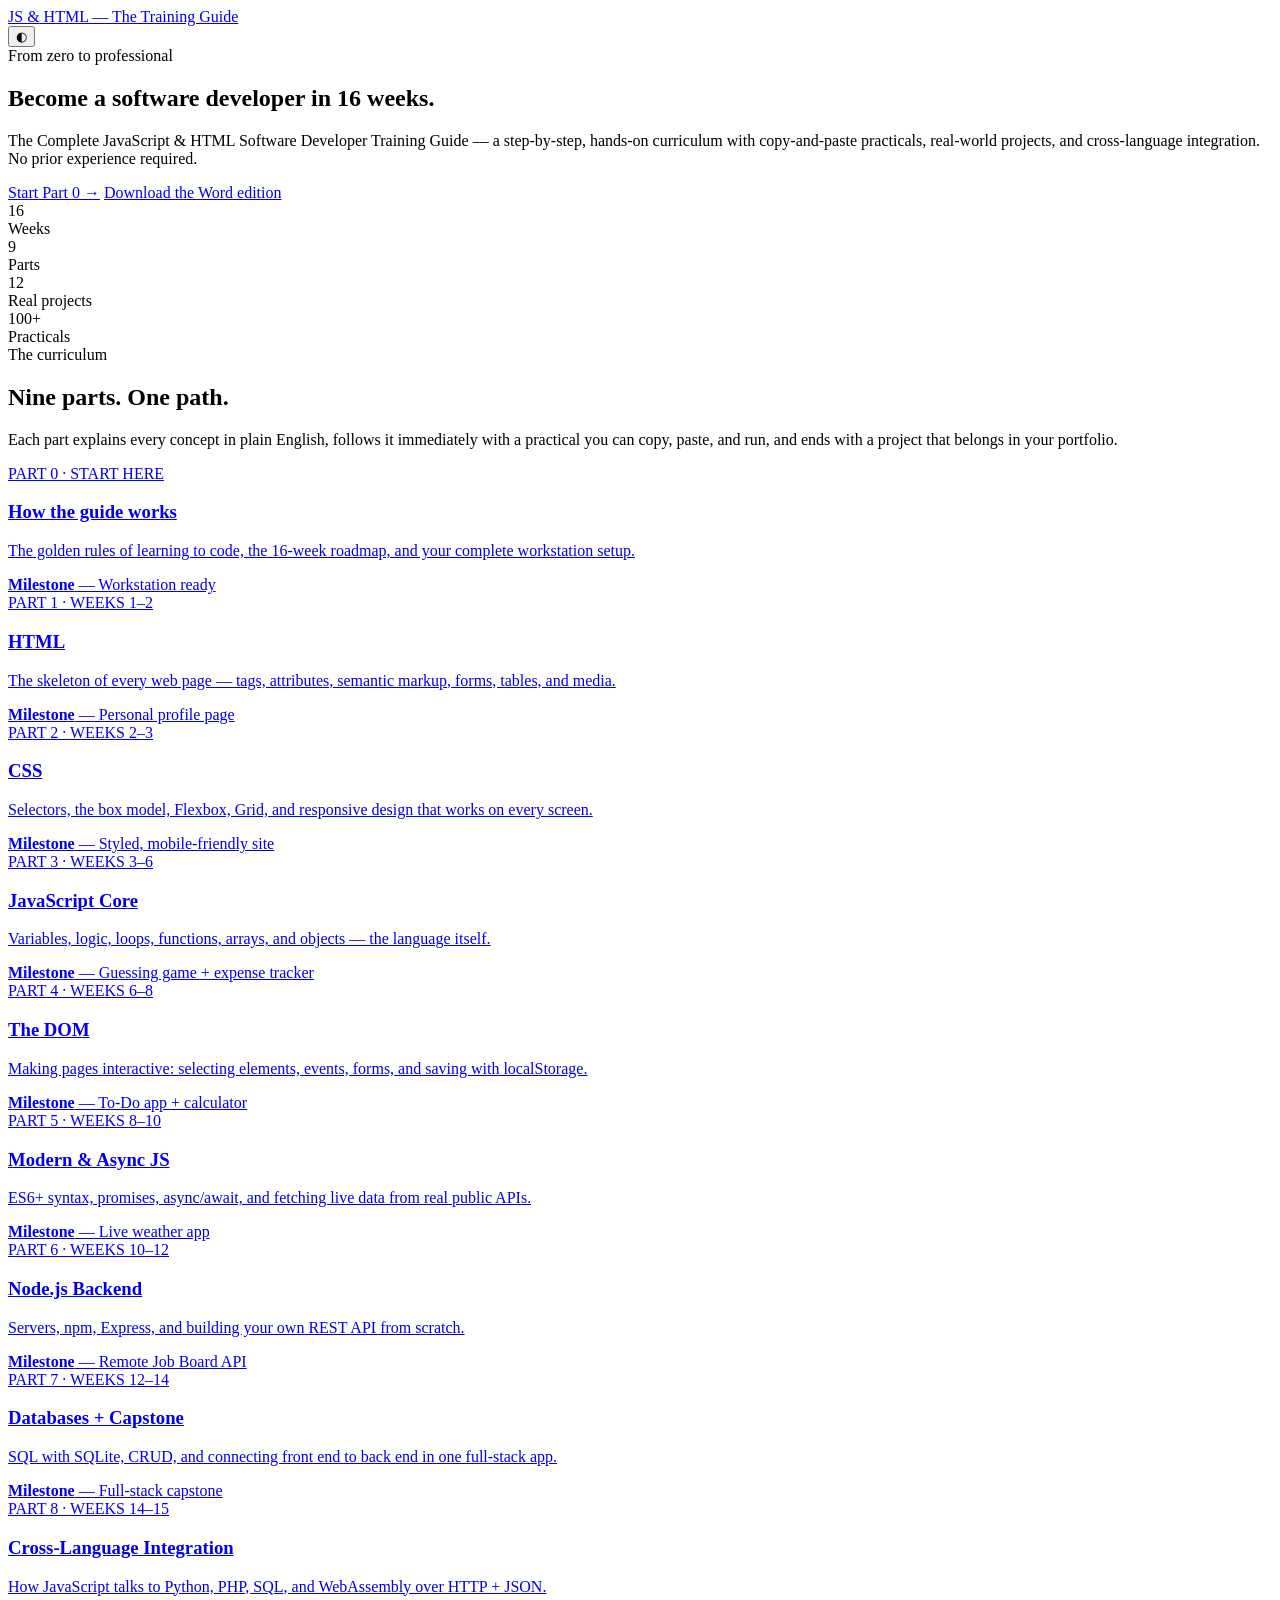
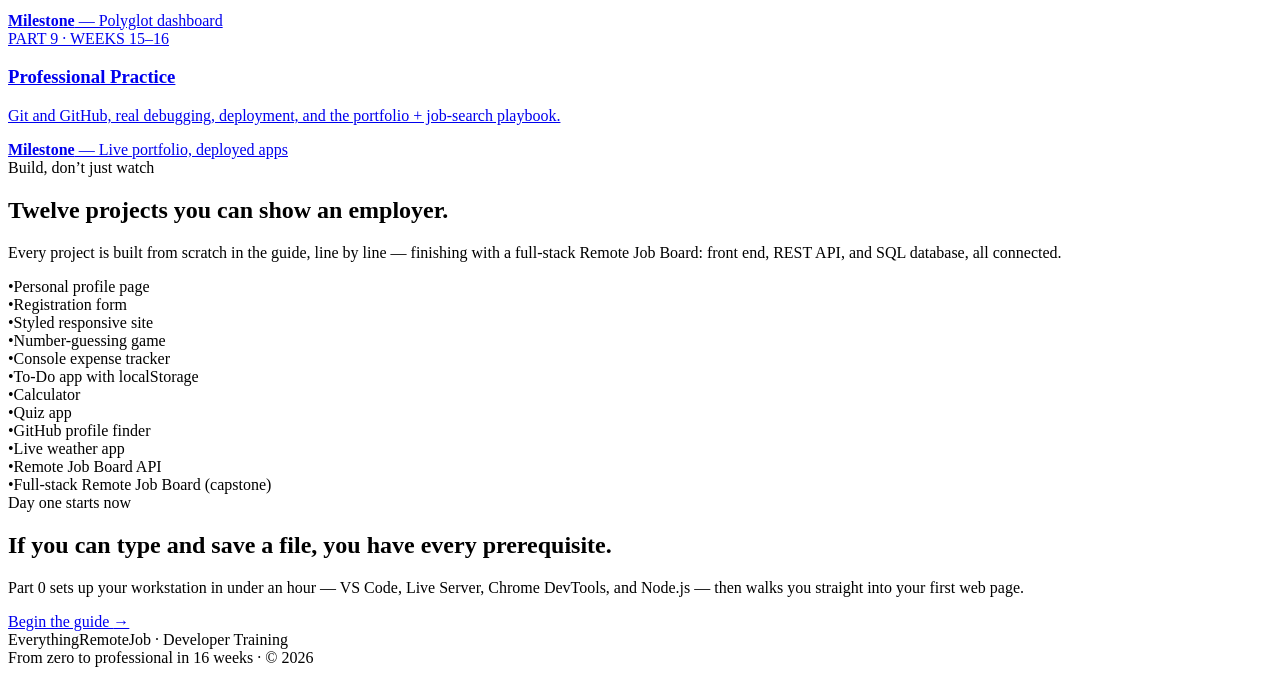
==== index.html @ 22a7b43a "Add files via upload" ====
<!DOCTYPE html>
<html lang="en">
<head>
<meta charset="UTF-8">
<meta name="viewport" content="width=device-width, initial-scale=1.0">
<title>The Complete JavaScript & HTML Developer Training Guide</title>
<meta name="description" content="The Complete JavaScript &amp; HTML Software Developer Training Guide — a step-by-step, hands-on 16-week curriculum from zero to professional.">
<link rel="stylesheet" href="assets/site.css">
<script>(function(){try{var t=localStorage.getItem('jsguide-theme');if(t)document.documentElement.setAttribute('data-theme',t);}catch(e){}})();</script>
</head>
<body>

<header class="site" data-live="off">
  <nav class="nav">
    <a class="brand" href="index.html">JS <span class="amp">&amp;</span> HTML — The Training Guide</a>
    <div class="nav-right">
      
      <button class="theme-btn" id="themeBtn" aria-label="Toggle dark mode" title="Toggle dark mode">◐</button>
    </div>
  </nav>
</header>

<main>
  <div class="col">
    <section class="hero">
      <div class="kicker">From zero to professional</div>
      <h1>Become a <span class="em">software developer</span> in 16 weeks.</h1>
      <p class="sub">The Complete JavaScript &amp; HTML Software Developer Training Guide — a step-by-step, hands-on curriculum with copy-and-paste practicals, real-world projects, and cross-language integration. No prior experience required.</p>
      <div class="cta-row">
        <a class="btn-primary" href="part0.html">Start Part 0 <span class="arr">→</span></a>
        <a class="link-quiet" href="assets/JavaScript-HTML-Developer-Training-Guide.docx" download>Download the Word edition</a>
      </div>
    </section>

    <div class="stat-strip" data-live="stagger">
      <div class="stat"><div class="n">16</div><div class="l">Weeks</div></div>
      <div class="stat"><div class="n">9</div><div class="l">Parts</div></div>
      <div class="stat"><div class="n">12</div><div class="l">Real projects</div></div>
      <div class="stat"><div class="n">100+</div><div class="l">Practicals</div></div>
    </div>
  </div>

  <div class="wide">
    <section class="section">
      <div class="kicker">The curriculum</div>
      <h2 class="section-head">Nine parts. One path.</h2>
      <p class="section-sub">Each part explains every concept in plain English, follows it immediately with a practical you can copy, paste, and run, and ends with a project that belongs in your portfolio.</p>
      <div class="parts-grid" data-live="stagger">
    <a class="part-card" href="part0.html">
      <div class="pc-kicker">PART 0 · START HERE</div>
      <h3>How the guide works</h3>
      <p>The golden rules of learning to code, the 16-week roadmap, and your complete workstation setup.</p>
      <div class="pc-mile"><strong>Milestone</strong> — Workstation ready</div>
    </a>
    <a class="part-card" href="part1.html">
      <div class="pc-kicker">PART 1 · WEEKS 1–2</div>
      <h3>HTML</h3>
      <p>The skeleton of every web page — tags, attributes, semantic markup, forms, tables, and media.</p>
      <div class="pc-mile"><strong>Milestone</strong> — Personal profile page</div>
    </a>
    <a class="part-card" href="part2.html">
      <div class="pc-kicker">PART 2 · WEEKS 2–3</div>
      <h3>CSS</h3>
      <p>Selectors, the box model, Flexbox, Grid, and responsive design that works on every screen.</p>
      <div class="pc-mile"><strong>Milestone</strong> — Styled, mobile-friendly site</div>
    </a>
    <a class="part-card" href="part3.html">
      <div class="pc-kicker">PART 3 · WEEKS 3–6</div>
      <h3>JavaScript Core</h3>
      <p>Variables, logic, loops, functions, arrays, and objects — the language itself.</p>
      <div class="pc-mile"><strong>Milestone</strong> — Guessing game + expense tracker</div>
    </a>
    <a class="part-card" href="part4.html">
      <div class="pc-kicker">PART 4 · WEEKS 6–8</div>
      <h3>The DOM</h3>
      <p>Making pages interactive: selecting elements, events, forms, and saving with localStorage.</p>
      <div class="pc-mile"><strong>Milestone</strong> — To-Do app + calculator</div>
    </a>
    <a class="part-card" href="part5.html">
      <div class="pc-kicker">PART 5 · WEEKS 8–10</div>
      <h3>Modern & Async JS</h3>
      <p>ES6+ syntax, promises, async/await, and fetching live data from real public APIs.</p>
      <div class="pc-mile"><strong>Milestone</strong> — Live weather app</div>
    </a>
    <a class="part-card" href="part6.html">
      <div class="pc-kicker">PART 6 · WEEKS 10–12</div>
      <h3>Node.js Backend</h3>
      <p>Servers, npm, Express, and building your own REST API from scratch.</p>
      <div class="pc-mile"><strong>Milestone</strong> — Remote Job Board API</div>
    </a>
    <a class="part-card" href="part7.html">
      <div class="pc-kicker">PART 7 · WEEKS 12–14</div>
      <h3>Databases + Capstone</h3>
      <p>SQL with SQLite, CRUD, and connecting front end to back end in one full-stack app.</p>
      <div class="pc-mile"><strong>Milestone</strong> — Full-stack capstone</div>
    </a>
    <a class="part-card" href="part8.html">
      <div class="pc-kicker">PART 8 · WEEKS 14–15</div>
      <h3>Cross-Language Integration</h3>
      <p>How JavaScript talks to Python, PHP, SQL, and WebAssembly over HTTP + JSON.</p>
      <div class="pc-mile"><strong>Milestone</strong> — Polyglot dashboard</div>
    </a>
    <a class="part-card" href="part9.html">
      <div class="pc-kicker">PART 9 · WEEKS 15–16</div>
      <h3>Professional Practice</h3>
      <p>Git and GitHub, real debugging, deployment, and the portfolio + job-search playbook.</p>
      <div class="pc-mile"><strong>Milestone</strong> — Live portfolio, deployed apps</div>
    </a>
      </div>
    </section>

    <section class="section">
      <div class="kicker">Build, don’t just watch</div>
      <h2 class="section-head">Twelve projects you can show an employer.</h2>
      <p class="section-sub">Every project is built from scratch in the guide, line by line — finishing with a full-stack Remote Job Board: front end, REST API, and SQL database, all connected.</p>
      <div class="proj-strip" data-live="stagger"><div class="proj"><span class="dot">•</span>Personal profile page</div><div class="proj"><span class="dot">•</span>Registration form</div><div class="proj"><span class="dot">•</span>Styled responsive site</div><div class="proj"><span class="dot">•</span>Number-guessing game</div><div class="proj"><span class="dot">•</span>Console expense tracker</div><div class="proj"><span class="dot">•</span>To-Do app with localStorage</div><div class="proj"><span class="dot">•</span>Calculator</div><div class="proj"><span class="dot">•</span>Quiz app</div><div class="proj"><span class="dot">•</span>GitHub profile finder</div><div class="proj"><span class="dot">•</span>Live weather app</div><div class="proj"><span class="dot">•</span>Remote Job Board API</div><div class="proj"><span class="dot">•</span>Full-stack Remote Job Board (capstone)</div>
      </div>
    </section>
  </div>

  <div class="col">
    <section class="cta-band">
      <div class="kicker">Day one starts now</div>
      <h2>If you can type and save a file, you have every prerequisite.</h2>
      <p>Part 0 sets up your workstation in under an hour — VS Code, Live Server, Chrome DevTools, and Node.js — then walks you straight into your first web page.</p>
      <a class="btn-primary" href="part0.html">Begin the guide <span class="arr">→</span></a>
    </section>
  </div>
</main>

<footer class="site">
  <div class="col">
    <div><span class="bm">Everything<span class="bm-i">RemoteJob</span></span> · Developer Training</div>
    <div>From zero to professional in 16 weeks · &copy; 2026</div>
  </div>
</footer>

<script>
  (function(){
    var b=document.getElementById('themeBtn');
    if(b)b.addEventListener('click',function(){
      var r=document.documentElement;
      var n=r.getAttribute('data-theme')==='night'?'':'night';
      if(n)r.setAttribute('data-theme',n);else r.removeAttribute('data-theme');
      try{localStorage.setItem('jsguide-theme',n);}catch(e){}
    });
  })();
  window.LIVELINESS={accent:"#C8A04B",distance:14,duration:900,stagger:90,threshold:0.12,once:true,hover:true,ripple:true,smoothAnchors:true,auto:true};
</script>
<script src="assets/liveliness.js" defer></script>
</body>
</html>
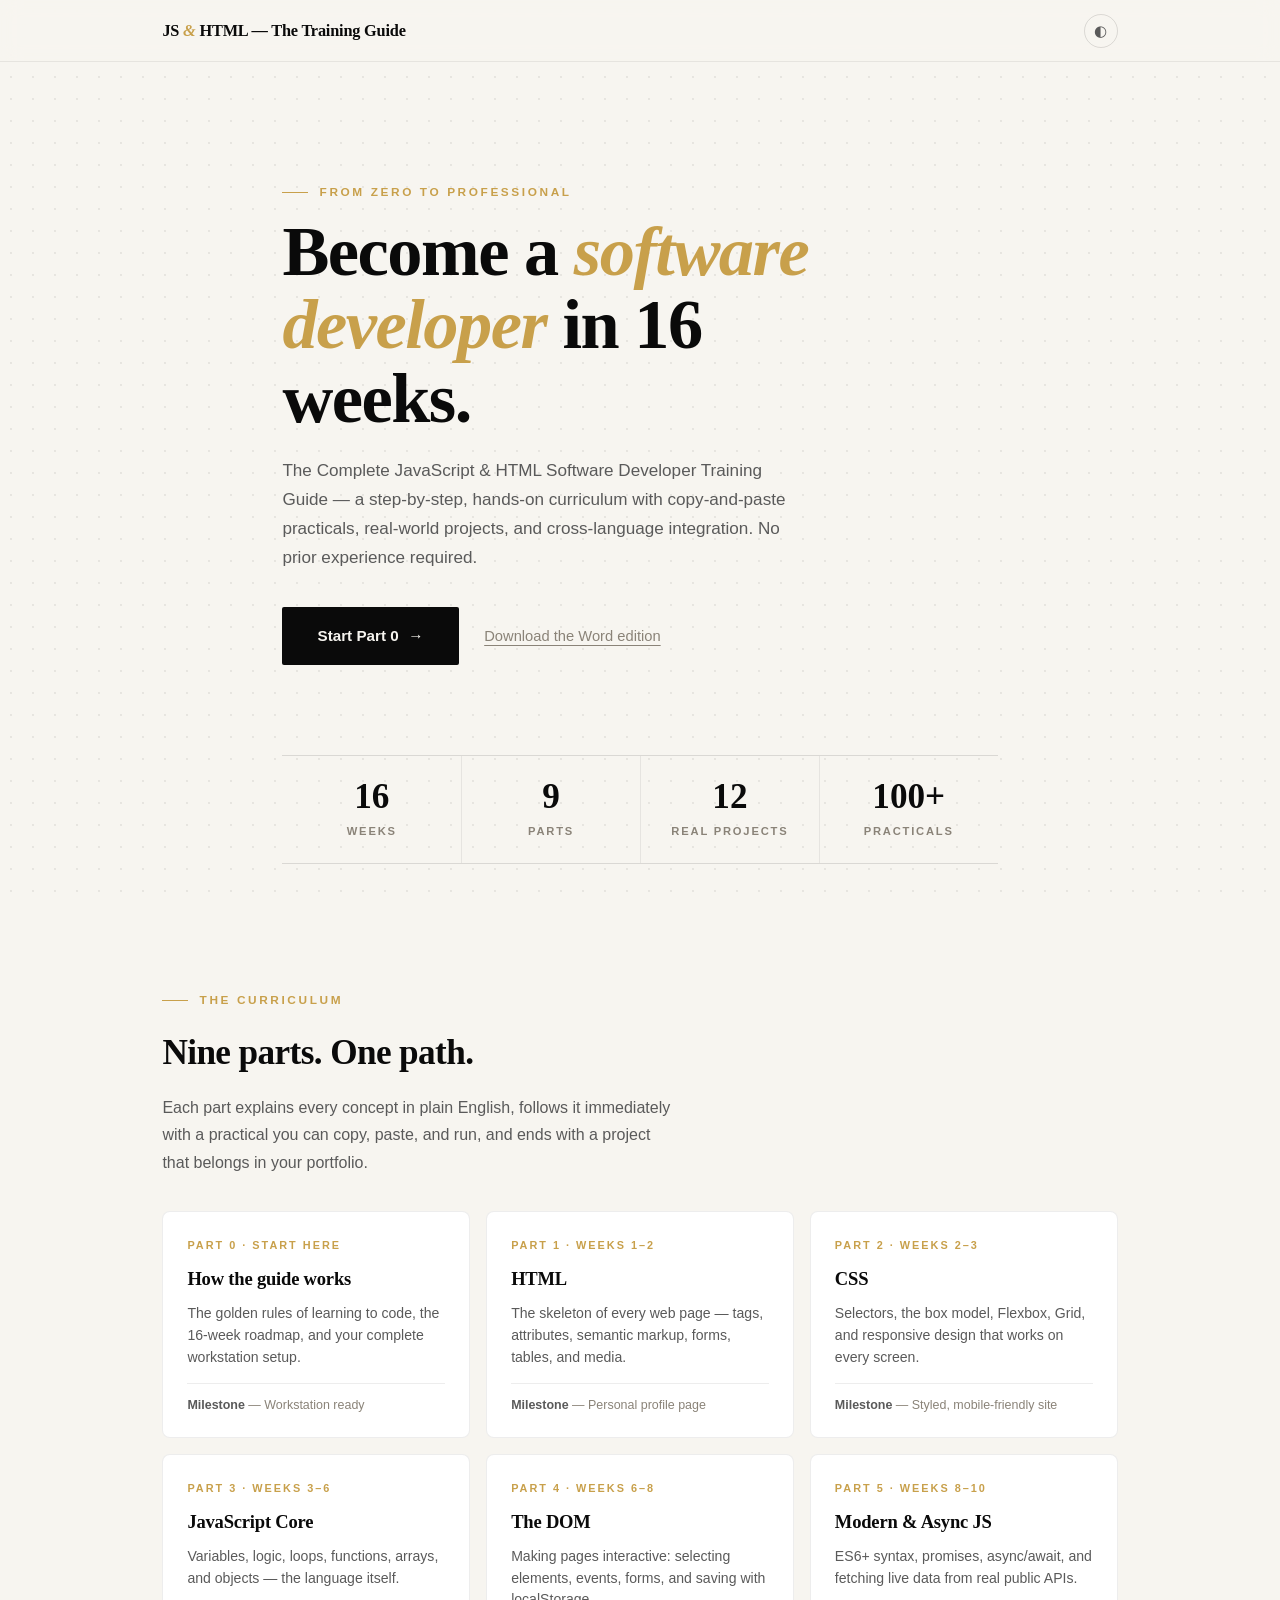
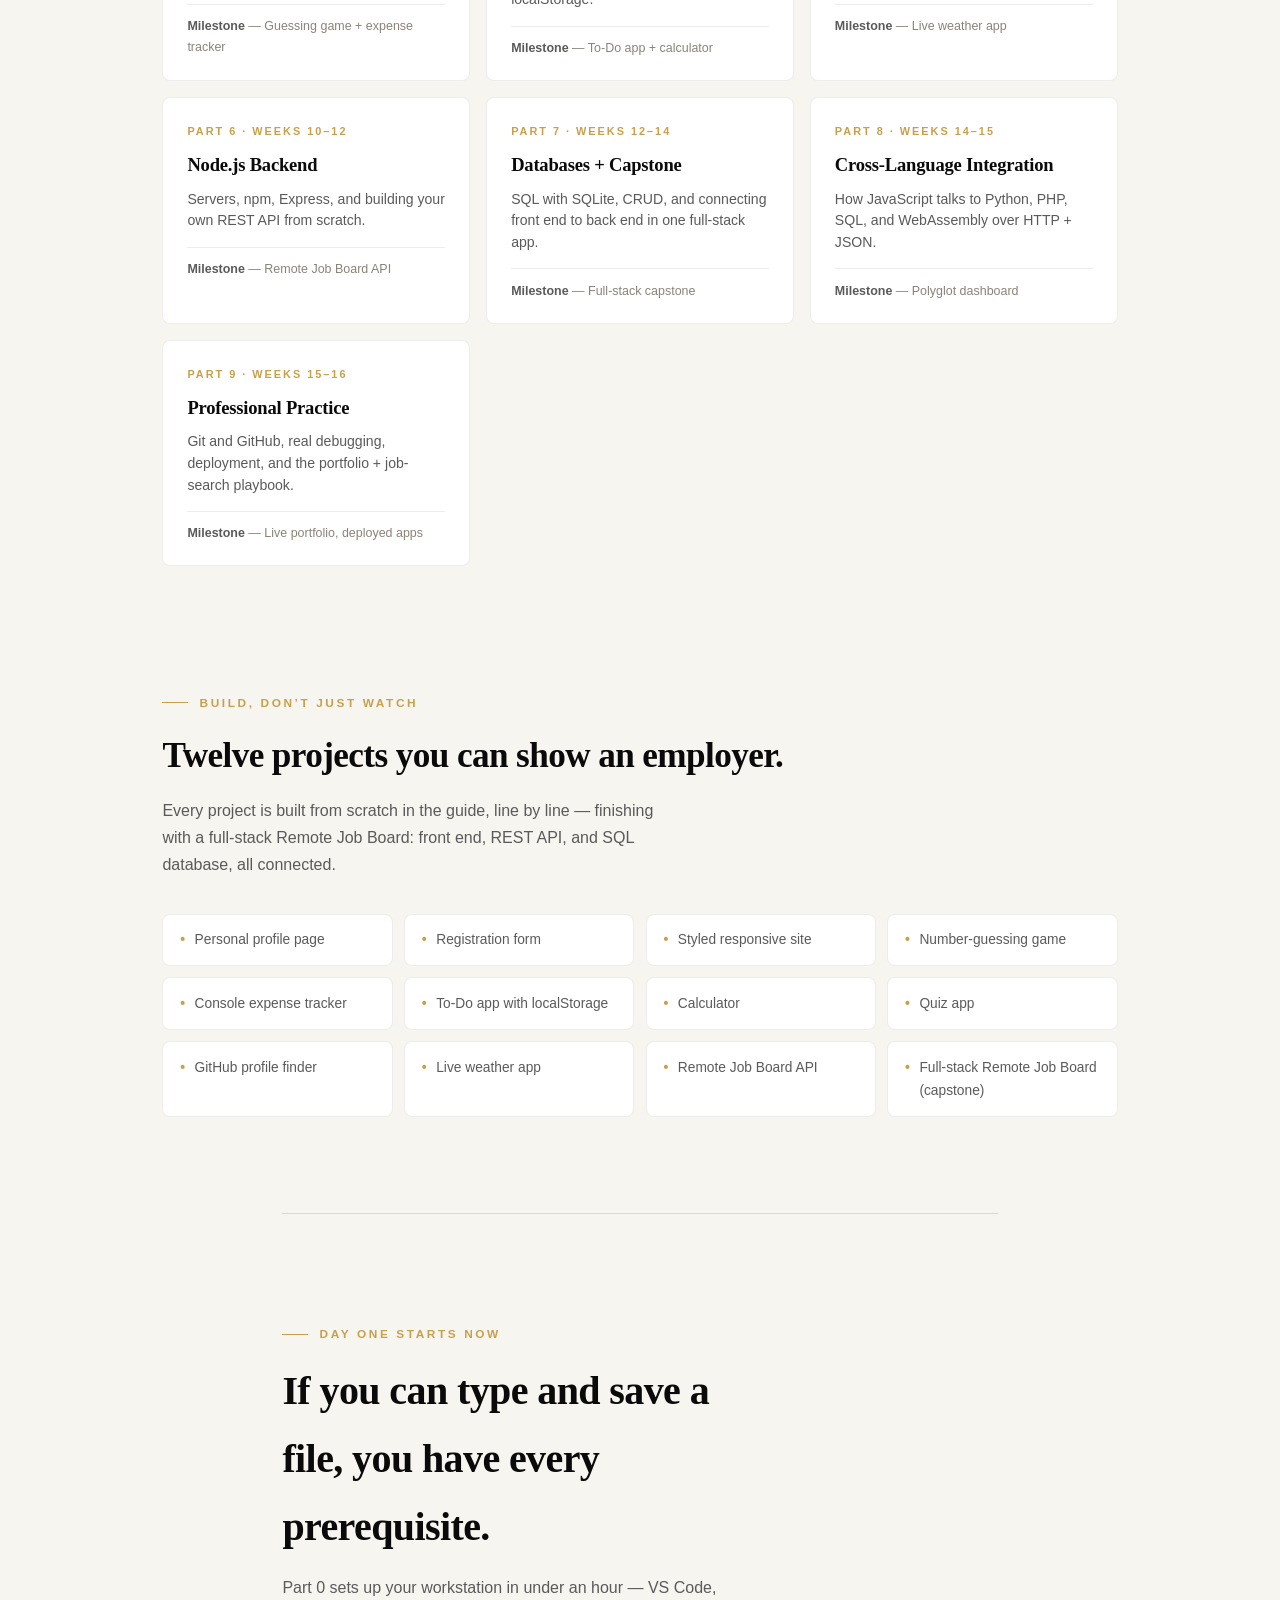
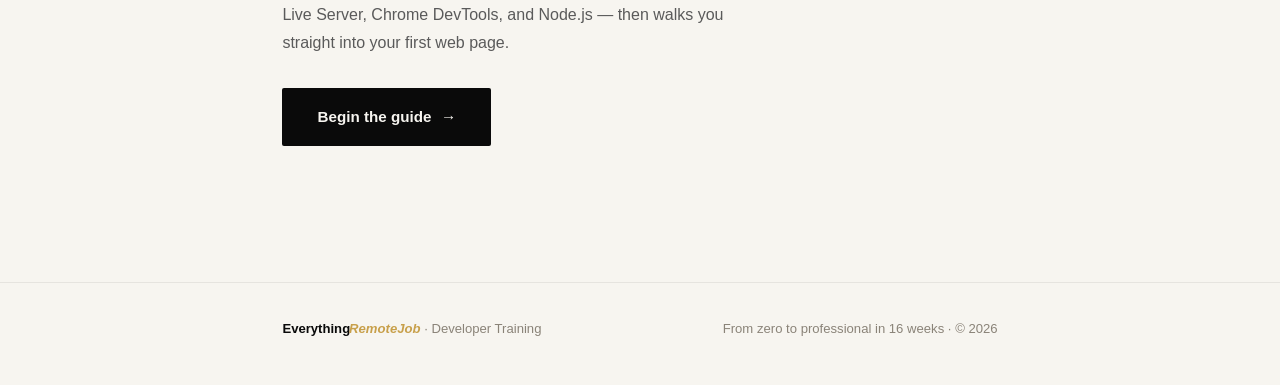
==== commit 9df961a0: "Add files via upload" ====
--- a/index.html
+++ b/index.html
@@ -5,7 +5,212 @@
 <meta name="viewport" content="width=device-width, initial-scale=1.0">
 <title>The Complete JavaScript & HTML Developer Training Guide</title>
 <meta name="description" content="The Complete JavaScript &amp; HTML Software Developer Training Guide — a step-by-step, hands-on 16-week curriculum from zero to professional.">
-<link rel="stylesheet" href="assets/site.css">
+<style>
+/* ============================================================
+   The Complete JavaScript & HTML Developer Training Guide
+   Warm editorial minimalist — gold house style (#C8A04B)
+   ============================================================ */
+:root{
+  --paper:#F7F5F0; --paper-2:#F0EDE5; --card:#FFFFFF;
+  --ink:#0A0A0A; --ink-soft:#5A5A5A; --ink-faint:#8A8378;
+  --accent:#C8A04B; --accent-h:#A88334;
+  --line:rgba(10,10,10,.12); --line-soft:rgba(10,10,10,.07);
+  --code-bg:#1B1814; --code-ink:#F2EEE6; --code-soft:#ADA79B;
+  --serif:Georgia,'Times New Roman',serif;
+  --sans:'Segoe UI',Calibri,'Helvetica Neue',Arial,sans-serif;
+  --mono:Consolas,'SF Mono',Menlo,monospace;
+}
+html[data-theme="night"]{
+  --paper:#14120F; --paper-2:#1B1814; --card:#1B1814;
+  --ink:#F2EEE6; --ink-soft:#ADA79B; --ink-faint:#6E685D;
+  --accent:#D9B25F; --accent-h:#E6C77E;
+  --line:rgba(242,238,230,.14); --line-soft:rgba(242,238,230,.07);
+}
+*{box-sizing:border-box;margin:0;padding:0}
+html{scroll-behavior:smooth}
+body{
+  background:var(--paper);color:var(--ink);
+  font-family:var(--sans);font-weight:400;font-size:1.0rem;line-height:1.7;
+  background-image:radial-gradient(var(--line-soft) 1px,transparent 1px);
+  background-size:22px 22px;background-attachment:fixed;
+}
+a{color:inherit}
+::selection{background:var(--accent);color:#fff}
+
+/* ---------- Header ---------- */
+header.site{
+  position:sticky;top:0;z-index:50;
+  background:color-mix(in srgb,var(--paper) 88%,transparent);
+  backdrop-filter:blur(10px);-webkit-backdrop-filter:blur(10px);
+  border-bottom:1px solid var(--line-soft);
+}
+.nav{max-width:1000px;margin:0 auto;padding:.85rem 1.4rem;
+  display:flex;align-items:center;justify-content:space-between;gap:1rem}
+.brand{font-family:var(--serif);font-weight:700;font-size:1.02rem;
+  text-decoration:none;letter-spacing:-.2px;white-space:nowrap}
+.brand .amp{color:var(--accent);font-style:italic}
+.nav-right{display:flex;align-items:center;gap:1.1rem}
+.nav-link{font-size:.86rem;font-weight:600;letter-spacing:.4px;
+  text-decoration:none;color:var(--ink-soft)}
+.nav-link:hover{color:var(--accent-h)}
+.theme-btn{border:1px solid var(--line);background:transparent;color:var(--ink-soft);
+  border-radius:100px;width:34px;height:34px;cursor:pointer;font-size:.95rem;line-height:1}
+.theme-btn:hover{color:var(--accent-h);border-color:var(--accent)}
+
+/* ---------- Shared column ---------- */
+.col{max-width:760px;margin:0 auto;padding:0 1.4rem}
+.wide{max-width:1000px;margin:0 auto;padding:0 1.4rem}
+
+/* ---------- Kicker ---------- */
+.kicker{font-family:var(--sans);font-weight:600;font-size:.74rem;
+  letter-spacing:2.6px;text-transform:uppercase;color:var(--accent);
+  display:flex;align-items:center;gap:.7rem;margin:2.4rem 0 .8rem}
+.kicker::before{content:"";display:inline-block;width:26px;height:1px;background:var(--accent)}
+
+/* ---------- Part hero ---------- */
+.part-hero{padding:clamp(2.6rem,7vw,4.6rem) 0 1.4rem;border-bottom:1px solid var(--line-soft);margin-bottom:2.2rem}
+.part-hero .kicker{margin-top:0}
+.part-hero h1{font-family:var(--serif);font-weight:700;
+  font-size:clamp(1.9rem,5vw,2.9rem);line-height:1.08;letter-spacing:-.8px;margin:0 0 1rem}
+.anchor-row{display:flex;flex-wrap:wrap;gap:.5rem;margin:1.2rem 0 1.6rem}
+.anchor-row a{font-size:.78rem;font-weight:600;text-decoration:none;color:var(--ink-soft);
+  border:1px solid var(--line);border-radius:100px;padding:.32rem .85rem;background:var(--card);
+  transition:border-color .25s,color .25s}
+.anchor-row a:hover{border-color:var(--accent);color:var(--accent-h)}
+
+/* ---------- Article content ---------- */
+article p{margin:0 0 1.05rem;color:var(--ink-soft);max-width:64ch}
+article p strong{color:var(--ink)}
+article h2{font-family:var(--serif);font-weight:700;font-size:1.5rem;letter-spacing:-.3px;
+  color:var(--ink);margin:2.8rem 0 1rem;padding-bottom:.45rem;
+  border-bottom:2px solid var(--accent);scroll-margin-top:84px;max-width:64ch}
+article h3{font-family:var(--serif);font-weight:700;font-size:1.18rem;
+  color:var(--ink);margin:2rem 0 .7rem}
+article h4{font-weight:700;font-size:1rem;color:var(--ink);margin:1.5rem 0 .5rem}
+article ul,article ol{margin:0 0 1.2rem;padding-left:1.4rem;color:var(--ink-soft);max-width:62ch}
+article li{margin-bottom:.45rem}
+article li::marker{color:var(--accent);font-weight:600}
+article em{color:var(--ink-faint)}
+.soft{color:var(--ink-faint)}
+.accent{color:var(--accent)}
+
+/* Inline code */
+article p code,article li code,td code{
+  font-family:var(--mono);font-size:.86em;color:var(--ink);
+  background:var(--paper-2);border:1px solid var(--line-soft);
+  border-radius:4px;padding:.08em .38em;white-space:nowrap}
+html[data-theme="night"] article p code,
+html[data-theme="night"] article li code{color:var(--ink)}
+
+/* Code blocks — dark surface, the standing exception */
+article pre{
+  background:var(--code-bg);color:var(--code-ink);
+  border-left:3px solid var(--accent);border-radius:0 8px 8px 0;
+  padding:1.05rem 1.2rem;margin:0 0 1.4rem;overflow-x:auto;
+  font-family:var(--mono);font-size:.83rem;line-height:1.55}
+article pre code{background:none;border:none;padding:0;color:inherit;white-space:pre}
+.file-label{display:inline-flex;align-items:center;gap:.55rem;margin:.4rem 0 .45rem}
+.file-label .fl-tag{font-size:.66rem;font-weight:700;letter-spacing:2px;color:var(--accent)}
+.file-label code{font-family:var(--mono);font-size:.8rem;font-weight:600;color:var(--ink-soft);
+  background:none;border:none;padding:0}
+.file-label + pre{margin-top:0}
+
+/* Callout */
+.callout{background:var(--card);border:1px solid var(--line-soft);
+  border-left:3px solid var(--accent);border-radius:0 8px 8px 0;
+  padding:1rem 1.2rem;margin:1.4rem 0 1.6rem}
+.callout .co-label{font-size:.7rem;font-weight:700;letter-spacing:2.2px;color:var(--accent);margin-bottom:.35rem}
+.callout p{margin:0;font-size:.95rem}
+
+/* Tables */
+.tbl-wrap{overflow-x:auto;margin:.4rem 0 1.6rem;border:1px solid var(--line-soft);
+  border-radius:8px;background:var(--card)}
+table{width:100%;border-collapse:collapse;font-size:.88rem;min-width:560px}
+th{background:var(--ink);color:var(--paper);text-align:left;font-weight:600;
+  font-size:.78rem;letter-spacing:.6px;padding:.65rem .85rem}
+html[data-theme="night"] th{background:var(--paper-2);color:var(--ink)}
+td{padding:.6rem .85rem;border-top:1px solid var(--line-soft);color:var(--ink-soft);vertical-align:top}
+
+/* ---------- Pagination ---------- */
+.pager{display:flex;justify-content:space-between;gap:1rem;
+  border-top:1px solid var(--line-soft);margin-top:3.4rem;padding:1.6rem 0 0}
+.pager a{flex:1;text-decoration:none;border:1px solid var(--line);border-radius:8px;
+  background:var(--card);padding:.95rem 1.15rem;transition:border-color .25s}
+.pager a:hover{border-color:var(--accent)}
+.pager .dir{font-size:.68rem;font-weight:700;letter-spacing:2px;color:var(--accent);display:block;margin-bottom:.25rem}
+.pager .pt{font-family:var(--serif);font-weight:700;font-size:.98rem;color:var(--ink)}
+.pager a.next{text-align:right}
+.pager .ghost{visibility:hidden}
+
+/* ---------- Landing ---------- */
+.hero{padding:clamp(4rem,11vw,7.5rem) 0 clamp(2.5rem,6vw,4rem);text-align:left}
+.hero .kicker{margin-top:0}
+.hero h1{font-family:var(--serif);font-weight:700;
+  font-size:clamp(2.5rem,7vw,4.4rem);line-height:1.04;letter-spacing:-1.5px;margin:0 0 1.3rem;max-width:16ch}
+.hero h1 .em{font-style:italic;color:var(--accent)}
+.hero .sub{font-size:1.07rem;color:var(--ink-soft);max-width:54ch;margin-bottom:2.2rem}
+.cta-row{display:flex;align-items:center;gap:1.6rem;flex-wrap:wrap}
+.btn-primary{display:inline-flex;align-items:center;gap:.6rem;text-decoration:none;
+  background:var(--ink);color:var(--paper);font-weight:600;font-size:.95rem;
+  padding:1rem 2.2rem;border-radius:2px;transition:background .25s}
+.btn-primary .arr{transition:transform .25s}
+.btn-primary:hover{background:var(--accent-h)}
+.btn-primary:hover .arr{transform:translateX(4px)}
+html[data-theme="night"] .btn-primary{background:var(--ink);color:var(--paper)}
+.link-quiet{font-size:.92rem;color:var(--ink-faint);text-decoration:underline;text-underline-offset:4px}
+.link-quiet:hover{color:var(--accent-h)}
+
+.stat-strip{border-top:1px solid var(--line);border-bottom:1px solid var(--line);
+  display:grid;grid-template-columns:repeat(4,1fr);margin:1.6rem 0 0}
+.stat{padding:1.4rem 1rem;text-align:center;border-left:1px solid var(--line-soft)}
+.stat:first-child{border-left:none}
+.stat .n{font-family:var(--serif);font-weight:700;font-size:clamp(1.5rem,3.5vw,2.2rem);
+  font-variant-numeric:tabular-nums;color:var(--ink);line-height:1.1}
+.stat .l{font-size:.7rem;font-weight:600;letter-spacing:1.8px;text-transform:uppercase;color:var(--ink-faint);margin-top:.3rem}
+
+.section{padding:clamp(3rem,8vw,5.5rem) 0 0}
+.section-head{font-family:var(--serif);font-weight:700;font-size:clamp(1.6rem,4vw,2.2rem);
+  letter-spacing:-.6px;margin:0 0 .7rem}
+.section-sub{color:var(--ink-soft);max-width:58ch;margin-bottom:2.2rem}
+
+.parts-grid{display:grid;grid-template-columns:repeat(auto-fill,minmax(290px,1fr));gap:1rem}
+.part-card{display:block;text-decoration:none;background:var(--card);
+  border:1px solid var(--line-soft);border-radius:8px;padding:1.5rem 1.5rem 1.3rem;
+  transition:border-color .25s}
+.part-card:hover{border-color:var(--accent)}
+.part-card .pc-kicker{font-size:.68rem;font-weight:700;letter-spacing:2px;color:var(--accent);margin-bottom:.55rem}
+.part-card h3{font-family:var(--serif);font-weight:700;font-size:1.16rem;letter-spacing:-.2px;color:var(--ink);margin:0 0 .5rem}
+.part-card p{font-size:.88rem;color:var(--ink-soft);margin:0 0 .9rem;line-height:1.55}
+.part-card .pc-mile{font-size:.78rem;color:var(--ink-faint);border-top:1px solid var(--line-soft);padding-top:.7rem}
+.part-card .pc-mile strong{color:var(--ink-soft);font-weight:600}
+
+.proj-strip{display:grid;grid-template-columns:repeat(auto-fill,minmax(220px,1fr));gap:.7rem}
+.proj{background:var(--card);border:1px solid var(--line-soft);border-radius:8px;
+  padding:.85rem 1.05rem;font-size:.86rem;color:var(--ink-soft);display:flex;gap:.6rem;align-items:baseline}
+.proj .dot{color:var(--accent);font-weight:700}
+
+.cta-band{margin:clamp(3.5rem,9vw,6rem) 0 0;border-top:1px solid var(--line);
+  padding:clamp(2.6rem,7vw,4.5rem) 0}
+.cta-band h2{font-family:var(--serif);font-weight:700;font-size:clamp(1.7rem,4.5vw,2.5rem);
+  letter-spacing:-.6px;margin:0 0 .8rem;max-width:22ch}
+.cta-band p{color:var(--ink-soft);max-width:52ch;margin-bottom:2rem}
+
+/* ---------- Footer ---------- */
+footer.site{border-top:1px solid var(--line-soft);margin-top:4rem;padding:2.2rem 0 2.8rem}
+footer.site .col{display:flex;justify-content:space-between;gap:1rem;flex-wrap:wrap;
+  font-size:.82rem;color:var(--ink-faint)}
+.bm{font-weight:700;color:var(--ink)}
+.bm .bm-i{font-style:italic;color:var(--accent);margin-left:-0.08em}
+
+@media (max-width:640px){
+  .stat-strip{grid-template-columns:repeat(2,1fr)}
+  .stat:nth-child(3){border-left:none}
+  .pager{flex-direction:column}
+  .pager a.next{text-align:left}
+  .pager .ghost{display:none}
+}
+
+</style>
 <script>(function(){try{var t=localStorage.getItem('jsguide-theme');if(t)document.documentElement.setAttribute('data-theme',t);}catch(e){}})();</script>
 </head>
 <body>
@@ -147,6 +352,312 @@
   })();
   window.LIVELINESS={accent:"#C8A04B",distance:14,duration:900,stagger:90,threshold:0.12,once:true,hover:true,ripple:true,smoothAnchors:true,auto:true};
 </script>
-<script src="assets/liveliness.js" defer></script>
+<script>
+/* ============================================================================
+   LIVELINESS LAYER — v1.0
+   A drop-in motion layer that brings any existing site "alive" without
+   touching its existing design. Warm editorial minimalist motion language:
+   quiet entrances, a single orchestrated load, restrained micro-interactions.
+
+   USAGE (one line in <head> or before </body>):
+     <\script src="liveliness.js" defer><\/script>
+
+   That's it. The layer auto-injects its own CSS, auto-detects sensible
+   targets (headings, paragraphs, cards, images, buttons, links, list items,
+   sections), and animates them — while fully respecting any existing styles,
+   layout, and prefers-reduced-motion.
+
+   OPT-IN / OPT-OUT via data attributes (no class changes required):
+     data-live="reveal"     force-reveal an element
+     data-live="rise"       fade + translateY entrance
+     data-live="fade"       fade only (no movement)
+     data-live="left"       enter from left
+     data-live="right"      enter from right
+     data-live="scale"      gentle scale-in
+     data-live="stagger"    stagger this element's *children*
+     data-live="off"        exclude this element (and skip auto-detect)
+     data-live-delay="120"  per-element delay in ms
+
+   CONFIG (optional, set BEFORE the script loads):
+     window.LIVELINESS = {
+       auto: true,            // auto-detect targets (default true)
+       distance: 14,          // px of travel for rise/left/right (house = 14)
+       duration: 900,         // entrance duration in ms
+       stagger: 90,           // ms between staggered siblings
+       threshold: 0.12,       // viewport ratio to trigger reveal
+       once: true,            // animate each element only once
+       hover: true,           // enable hover micro-interactions
+       ripple: true,          // enable button press feedback
+       smoothAnchors: true,   // smooth in-page anchor scrolling
+       accent: null           // override accent color for ripple/focus glow
+     };
+   ============================================================================ */
+(function () {
+  "use strict";
+
+  var CFG = Object.assign({
+    auto: true,
+    distance: 14,
+    duration: 900,
+    stagger: 90,
+    threshold: 0.12,
+    once: true,
+    hover: true,
+    ripple: true,
+    smoothAnchors: true,
+    accent: null
+  }, window.LIVELINESS || {});
+
+  var REDUCED = window.matchMedia &&
+    window.matchMedia("(prefers-reduced-motion: reduce)").matches;
+
+  var EASE = "cubic-bezier(.22,.61,.36,1)"; // house "quiet entrance" easing
+
+  /* ---- inject stylesheet ------------------------------------------------ */
+  function injectCSS() {
+    if (document.getElementById("liveliness-css")) return;
+    var accentRule = CFG.accent
+      ? "--ll-accent:" + CFG.accent + ";"
+      : "--ll-accent:currentColor;";
+
+    var css = [
+      ":root{" + accentRule +
+        "--ll-dur:" + CFG.duration + "ms;" +
+        "--ll-dist:" + CFG.distance + "px;" +
+        "--ll-ease:" + EASE + ";}",
+
+      /* base hidden state — only applied to flagged elements */
+      ".ll-prep{opacity:0;will-change:opacity,transform;}",
+      ".ll-prep.ll-rise{transform:translateY(var(--ll-dist));}",
+      ".ll-prep.ll-left{transform:translateX(calc(var(--ll-dist) * -1.6));}",
+      ".ll-prep.ll-right{transform:translateX(calc(var(--ll-dist) * 1.6));}",
+      ".ll-prep.ll-scale{transform:scale(.97);}",
+      ".ll-prep.ll-fade{transform:none;}",
+
+      /* revealed state */
+      ".ll-in{opacity:1!important;transform:none!important;" +
+        "transition:opacity var(--ll-dur) var(--ll-ease)," +
+        "transform var(--ll-dur) var(--ll-ease);}",
+
+      /* hover micro-interactions (quiet, never loud) */
+      ".ll-hover-lift{transition:transform .3s var(--ll-ease)," +
+        "box-shadow .3s var(--ll-ease);}",
+      ".ll-hover-lift:hover{transform:translateY(-2px);}",
+      ".ll-hover-press{transition:transform .12s var(--ll-ease);}",
+      ".ll-hover-press:active{transform:scale(.97);}",
+      ".ll-hover-arrow{transition:transform .3s var(--ll-ease);" +
+        "display:inline-block;}",
+      "a:hover > .ll-hover-arrow,button:hover > .ll-hover-arrow{" +
+        "transform:translateX(4px);}",
+
+      /* ripple */
+      ".ll-ripple-host{position:relative;overflow:hidden;}",
+      ".ll-ripple{position:absolute;border-radius:50%;pointer-events:none;" +
+        "transform:scale(0);opacity:.18;background:var(--ll-accent);" +
+        "animation:ll-ripple .55s var(--ll-ease) forwards;}",
+      "@keyframes ll-ripple{to{transform:scale(2.4);opacity:0;}}",
+
+      /* honor reduced motion completely */
+      "@media (prefers-reduced-motion:reduce){" +
+        ".ll-prep,.ll-in{opacity:1!important;transform:none!important;" +
+        "transition:none!important;animation:none!important;}" +
+        ".ll-ripple{display:none!important;}}"
+    ].join("");
+
+    var style = document.createElement("style");
+    style.id = "liveliness-css";
+    style.textContent = css;
+    document.head.appendChild(style);
+  }
+
+  /* ---- decide what to animate ------------------------------------------- */
+  var AUTO_SELECTOR = [
+    "h1", "h2", "h3", "h4",
+    "p", "blockquote",
+    "img", "figure", "picture", "video",
+    "ul > li", "ol > li",
+    ".card", "[class*=card]", "[class*=Card]",
+    "section > *", "article > *",
+    "button", ".btn", "[class*=button]",
+    "a[class]"
+  ].join(",");
+
+  function classify(el) {
+    var v = el.getAttribute("data-live");
+    if (v === "off") return null;
+    if (v) return v;                       // explicit wins
+    if (!CFG.auto) return null;
+
+    var tag = el.tagName.toLowerCase();
+    if (tag === "img" || tag === "figure" || tag === "picture" || tag === "video")
+      return "scale";
+    if (tag === "h1" || tag === "h2" || tag === "h3" || tag === "h4")
+      return "rise";
+    return "rise";
+  }
+
+  function isExcluded(el) {
+    // skip if an ancestor opted out, or element is fixed/sticky chrome
+    if (el.closest("[data-live='off']")) return true;
+    var pos = getComputedStyle(el).position;
+    if (pos === "fixed" || pos === "sticky") return true;
+    return false;
+  }
+
+  /* ---- prepare elements (set hidden state) ------------------------------ */
+  function prep(el, kind, delayMs) {
+    if (el.__llDone) return;
+    el.classList.add("ll-prep");
+    if (kind === "fade") el.classList.add("ll-fade");
+    else if (kind === "left") el.classList.add("ll-left");
+    else if (kind === "right") el.classList.add("ll-right");
+    else if (kind === "scale") el.classList.add("ll-scale");
+    else el.classList.add("ll-rise");
+    if (delayMs) el.style.transitionDelay = delayMs + "ms";
+    el.__llKind = kind;
+    el.__llDelay = delayMs || 0;
+  }
+
+  function reveal(el) {
+    if (el.__llDone) return;
+    el.__llDone = true;
+    el.classList.remove("ll-prep");
+    el.classList.add("ll-in");
+    // clean up after the transition so layout/inline styles aren't polluted
+    var d = (CFG.duration + el.__llDelay + 80);
+    setTimeout(function () {
+      el.style.transitionDelay = "";
+      el.style.willChange = "";
+    }, d);
+  }
+
+  /* ---- observer --------------------------------------------------------- */
+  function buildObserver() {
+    if (!("IntersectionObserver" in window)) {
+      // no IO support: just reveal everything immediately
+      return { observe: function (el) { reveal(el); } };
+    }
+    return new IntersectionObserver(function (entries, obs) {
+      entries.forEach(function (e) {
+        if (e.isIntersecting) {
+          reveal(e.target);
+          if (CFG.once) obs.unobserve(e.target);
+        } else if (!CFG.once && e.target.__llDone) {
+          // replay mode: reset
+          e.target.__llDone = false;
+          prep(e.target, e.target.__llKind, e.target.__llDelay);
+        }
+      });
+    }, { threshold: CFG.threshold, rootMargin: "0px 0px -8% 0px" });
+  }
+
+  /* ---- hover / micro-interaction wiring --------------------------------- */
+  function wireHover() {
+    if (!CFG.hover || REDUCED) return;
+    document.querySelectorAll(".card,[class*=card],[class*=Card]")
+      .forEach(function (el) {
+        if (!isExcluded(el)) el.classList.add("ll-hover-lift");
+      });
+    document.querySelectorAll("button,.btn,[class*=button],a[class]")
+      .forEach(function (el) {
+        if (!isExcluded(el)) el.classList.add("ll-hover-press");
+      });
+  }
+
+  function wireRipple() {
+    if (!CFG.ripple || REDUCED) return;
+    document.querySelectorAll("button,.btn,[class*=button]")
+      .forEach(function (el) {
+        if (isExcluded(el)) return;
+        el.classList.add("ll-ripple-host");
+        el.addEventListener("click", function (ev) {
+          var r = el.getBoundingClientRect();
+          var size = Math.max(r.width, r.height);
+          var span = document.createElement("span");
+          span.className = "ll-ripple";
+          span.style.width = span.style.height = size + "px";
+          span.style.left = (ev.clientX - r.left - size / 2) + "px";
+          span.style.top = (ev.clientY - r.top - size / 2) + "px";
+          el.appendChild(span);
+          setTimeout(function () { span.remove(); }, 600);
+        });
+      });
+  }
+
+  function wireAnchors() {
+    if (!CFG.smoothAnchors) return;
+    document.addEventListener("click", function (ev) {
+      var a = ev.target.closest && ev.target.closest('a[href^="#"]');
+      if (!a) return;
+      var id = a.getAttribute("href");
+      if (id.length < 2) return;
+      var t = document.querySelector(id);
+      if (!t) return;
+      ev.preventDefault();
+      t.scrollIntoView({
+        behavior: REDUCED ? "auto" : "smooth",
+        block: "start"
+      });
+    });
+  }
+
+  /* ---- staggering ------------------------------------------------------- */
+  function applyStagger(parent) {
+    var kids = Array.prototype.filter.call(parent.children, function (c) {
+      return c.getAttribute("data-live") !== "off";
+    });
+    kids.forEach(function (c, i) {
+      var k = classify(c) || "rise";
+      prep(c, k, i * CFG.stagger);
+      OBS.observe(c);
+      c.__llStaggered = true;
+    });
+  }
+
+  /* ---- init ------------------------------------------------------------- */
+  var OBS;
+  function init() {
+    injectCSS();
+    if (REDUCED) { wireAnchors(); return; } // motion off, keep smooth scroll
+
+    OBS = buildObserver();
+
+    // 1) explicit stagger containers first
+    document.querySelectorAll('[data-live="stagger"]').forEach(applyStagger);
+
+    // 2) everything else
+    var targets = document.querySelectorAll(
+      CFG.auto ? AUTO_SELECTOR + ",[data-live]" : "[data-live]"
+    );
+    targets.forEach(function (el) {
+      if (el.__llStaggered || el.__llDone) return;
+      if (isExcluded(el)) return;
+      var kind = classify(el);
+      if (!kind || kind === "stagger") return;
+      var d = parseInt(el.getAttribute("data-live-delay") || "0", 10);
+      prep(el, kind, d);
+      OBS.observe(el);
+    });
+
+    wireHover();
+    wireRipple();
+    wireAnchors();
+  }
+
+  if (document.readyState === "loading") {
+    document.addEventListener("DOMContentLoaded", init);
+  } else {
+    init();
+  }
+
+  // expose a manual hook for dynamically injected content
+  window.Liveliness = {
+    refresh: init,
+    reveal: reveal,
+    config: CFG
+  };
+})();
+
+</script>
 </body>
 </html>
